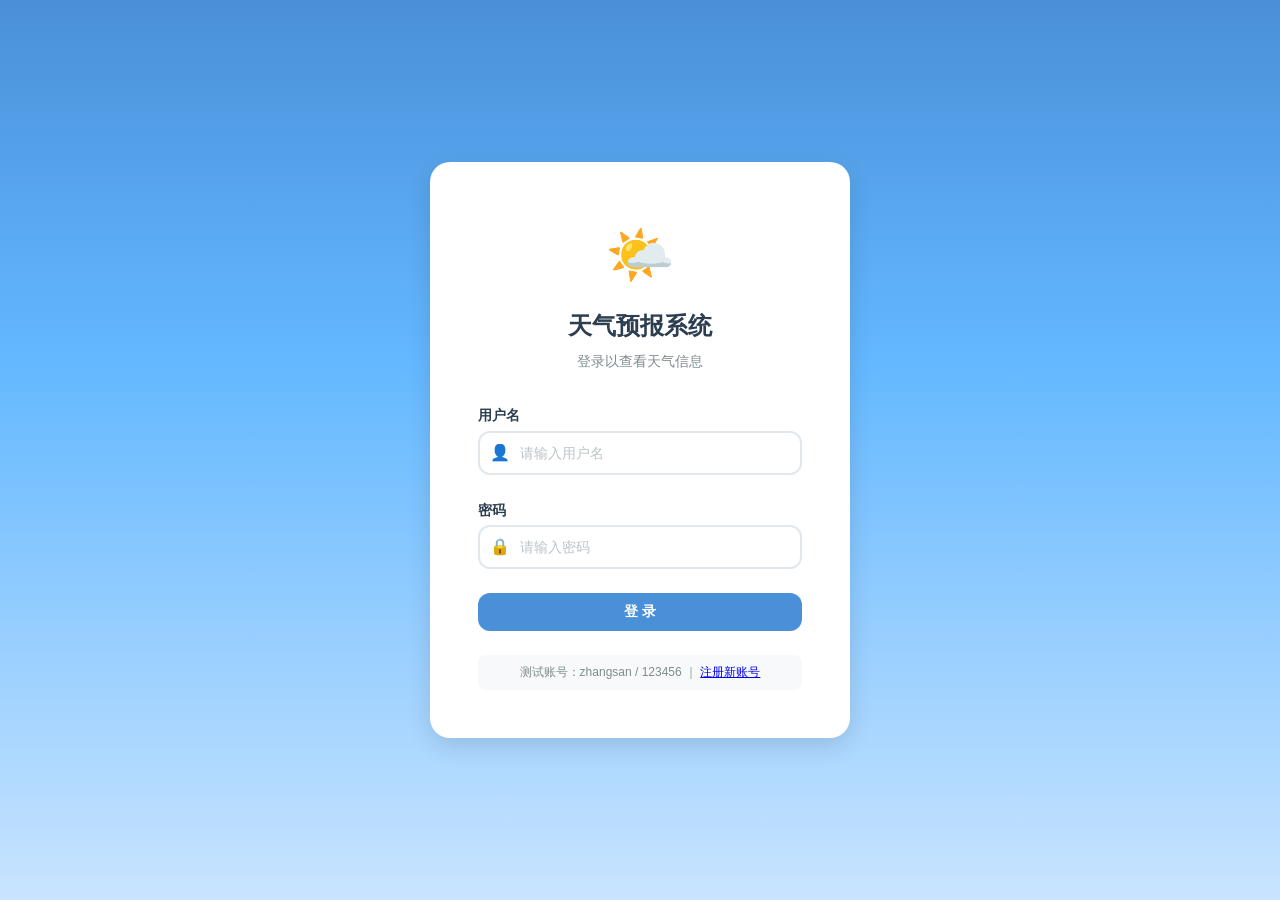
==== index.html @ c40063bf "Open-Meteo版本" ====
<!DOCTYPE html>
<html lang="zh-CN">
<head>
    <meta charset="UTF-8">
    <meta name="viewport" content="width=device-width, initial-scale=1.0">
    <title>天气预报系统</title>
    <link rel="stylesheet" href="css/style.css">
</head>
<body>
    <!-- ============================================================ -->
    <!--  作者：王旭坤（HTML 结构） / 刘子懿（CSS 样式）              -->
    <!--  说明：使用 display:none/block 切换登录页和天气主页          -->
    <!-- ============================================================ -->

    <!-- ==================== 登录页面 ==================== -->
    <div id="loginPage" class="page active">
        <div class="login-container">
            <!-- 登录卡片 -->
            <div class="login-card">
                <!-- Logo / 标题区 -->
                <div class="login-header">
                    <div class="login-icon">🌤️</div>
                    <h1 class="login-title">天气预报系统</h1>
                    <p class="login-subtitle">登录以查看天气信息</p>
                </div>

                <!-- 登录表单 -->
                <form id="loginForm" class="login-form" autocomplete="off">
                    <div class="form-group">
                        <label for="loginUsername" class="form-label">用户名</label>
                        <div class="input-wrapper">
                            <span class="input-icon">👤</span>
                            <input type="text" id="loginUsername" class="form-input" placeholder="请输入用户名">
                        </div>
                    </div>
                    <div class="form-group">
                        <label for="loginPassword" class="form-label">密码</label>
                        <div class="input-wrapper">
                            <span class="input-icon">🔒</span>
                            <input type="password" id="loginPassword" class="form-input" placeholder="请输入密码">
                        </div>
                    </div>
                    <div id="loginError" class="error-message hidden"></div>
                    <button type="submit" id="loginBtn" class="btn btn-primary btn-block">
                        <span class="btn-text">登 录</span>
                        <span class="btn-loading hidden">登录中...</span>
                    </button>
                </form>

                <div class="login-hint">
                    <p>测试账号：zhangsan / 123456 ｜ <a href="#" id="showRegister">注册新账号</a></p>
                </div>

                <!-- 注册表单（默认隐藏） -->
                <form id="registerForm" class="login-form hidden" autocomplete="off">
                    <div class="form-group">
                        <label for="regUsername" class="form-label">用户名</label>
                        <div class="input-wrapper">
                            <span class="input-icon">👤</span>
                            <input type="text" id="regUsername" class="form-input" placeholder="2-50个字符">
                        </div>
                    </div>
                    <div class="form-group">
                        <label for="regPassword" class="form-label">密码</label>
                        <div class="input-wrapper">
                            <span class="input-icon">🔒</span>
                            <input type="password" id="regPassword" class="form-input" placeholder="至少6位">
                        </div>
                    </div>
                    <div class="form-group">
                        <label for="regPassword2" class="form-label">确认密码</label>
                        <div class="input-wrapper">
                            <span class="input-icon">🔒</span>
                            <input type="password" id="regPassword2" class="form-input" placeholder="再次输入密码">
                        </div>
                    </div>
                    <div id="regError" class="error-message hidden"></div>
                    <div id="regSuccess" class="error-message hidden" style="background:#E8F5E9;color:#2E7D32;border-left-color:#2E7D32;"></div>
                    <button type="submit" id="regBtn" class="btn btn-primary btn-block">
                        <span class="btn-text">注 册</span>
                        <span class="btn-loading hidden">注册中...</span>
                    </button>
                </form>

                <div id="regHint" class="login-hint hidden">
                    <p>已有账号？<a href="#" id="showLogin">返回登录</a></p>
                </div>
            </div>
        </div>
    </div>

    <!-- ==================== 天气主页 ==================== -->
    <div id="weatherPage" class="page">
        <div class="main-container">
            <!-- 顶部导航栏 -->
            <header class="topbar">
                <div class="topbar-left">
                    <span class="topbar-logo">🌤️</span>
                    <h2 class="topbar-title">天气预报系统</h2>
                </div>
                <div class="topbar-right">
                    <span class="topbar-welcome">欢迎，<strong id="displayUsername">用户</strong></span>
                    <button id="logoutBtn" class="btn btn-outline btn-sm">退出登录</button>
                </div>
            </header>

            <!-- 主内容区 -->
            <main class="main-content">
                <!-- 城市搜索区 -->
                <section class="search-section">
                    <div class="search-box">
                        <input
                            type="text"
                            id="cityInput"
                            class="search-input"
                            placeholder="请输入城市名称（如：北京、上海、广州）"
                            autocomplete="off"
                        >
                        <button id="searchBtn" class="btn btn-primary search-btn">
                            <span class="btn-text">🔍 搜索</span>
                            <span class="btn-loading hidden">查询中...</span>
                        </button>
                    </div>
                    <!-- 搜索错误提示 -->
                    <div id="searchError" class="error-message hidden"></div>
                    <!-- 加载提示 -->
                    <div id="searchLoading" class="loading-indicator hidden">
                        <span class="spinner"></span> 正在查询...
                    </div>
                </section>

                <!-- 实时天气卡片 -->
                <section id="currentWeather" class="weather-card hidden">
                    <div class="card-header">
                        <h3 class="card-title">实时天气</h3>
                        <span id="weatherUpdateTime" class="update-time"></span>
                    </div>
                    <div class="card-body current-weather-body">
                        <!-- 左侧：城市 + 温度 + 描述 -->
                        <div class="weather-main">
                            <div class="weather-city" id="weatherCity">--</div>
                            <div class="weather-temp-area">
                                <span class="weather-icon-lg" id="weatherIcon">--</span>
                                <span class="weather-temp" id="weatherTemp">--°</span>
                            </div>
                            <div class="weather-desc" id="weatherDesc">--</div>
                        </div>
                        <!-- 右侧：详细信息 -->
                        <div class="weather-details">
                            <div class="detail-item">
                                <span class="detail-label">体感温度</span>
                                <span class="detail-value" id="feelsLike">--°</span>
                            </div>
                            <div class="detail-item">
                                <span class="detail-label">风向</span>
                                <span class="detail-value" id="windDir">--</span>
                            </div>
                            <div class="detail-item">
                                <span class="detail-label">风力</span>
                                <span class="detail-value" id="windScale">--</span>
                            </div>
                            <div class="detail-item">
                                <span class="detail-label">湿度</span>
                                <span class="detail-value" id="humidity">--%</span>
                            </div>
                        </div>
                    </div>
                </section>

                <!-- 7天预报区域 -->
                <section id="forecastSection" class="forecast-section hidden">
                    <h3 class="section-title">7天天气预报</h3>
                    <div id="forecastContainer" class="forecast-container">
                        <!-- JS 动态生成 7 个预报卡片 -->
                    </div>
                </section>

                <!-- 历史记录区域 -->
                <section class="history-section">
                    <h3 class="section-title">查询历史</h3>
                    <div id="historyContainer" class="history-container">
                        <p class="history-empty">暂无查询记录</p>
                    </div>
                </section>
            </main>

            <!-- 页脚 -->
            <footer class="footer">
                <p>天气预报网页系统 © 2026 | 数据来源：<a href="https://open-meteo.com/" target="_blank">Open-Meteo</a></p>
            </footer>
        </div>
    </div>

    <!-- ==================== JS 脚本 ==================== -->
    <!-- 配置（API Key 等） -->
    <script src="js/config.js"></script>
    <!-- 工具模块（天气图标映射等） -->
    <script src="js/modules/utils.js"></script>
    <!-- 认证模块（熊倡 Part A） -->
    <script src="js/modules/auth.js"></script>
    <!-- 天气 API + 渲染模块（吴裕勇 Part B） -->
    <script src="js/modules/weather.js"></script>
    <!-- 历史记录模块 -->
    <script src="js/modules/history.js"></script>
    <!-- 主入口 -->
    <script src="js/main.js"></script>
</body>
</html>
---- css/style.css ----
/* ============================================================
   天气预报网页系统 - 全站样式表
   作者：刘子懿（CSS视觉开发）

   设计规范：
   - 主色调：#4A90D9（天空蓝）
   - 辅助色：#F5A623（暖阳橙）、#7ED321（清新绿）
   - 字体：Microsoft YaHei, PingFang SC, sans-serif
   - 最小支持分辨率：1366×768
   ============================================================ */

/* ---------- 全局重置 ---------- */
*, *::before, *::after {
    margin: 0;
    padding: 0;
    box-sizing: border-box;
}

:root {
    /* 主色调 */
    --color-primary: #4A90D9;
    --color-primary-dark: #357ABD;
    --color-primary-light: #6BA5E7;

    /* 辅助色 */
    --color-accent: #F5A623;
    --color-success: #7ED321;
    --color-error: #E74C3C;
    --color-warning: #F39C12;

    /* 中性色 */
    --color-bg: #F0F4F8;
    --color-card-bg: #FFFFFF;
    --color-text: #2C3E50;
    --color-text-light: #7F8C8D;
    --color-border: #E1E8ED;

    /* 阴影 */
    --shadow-sm: 0 1px 3px rgba(0, 0, 0, 0.08);
    --shadow-md: 0 4px 12px rgba(0, 0, 0, 0.10);
    --shadow-lg: 0 8px 24px rgba(0, 0, 0, 0.12);

    /* 圆角 */
    --radius-sm: 8px;
    --radius-md: 12px;
    --radius-lg: 16px;
    --radius-xl: 20px;

    /* 间距 */
    --spacing-xs: 4px;
    --spacing-sm: 8px;
    --spacing-md: 16px;
    --spacing-lg: 24px;
    --spacing-xl: 32px;
    --spacing-2xl: 48px;

    /* 过渡 */
    --transition-fast: 0.15s ease;
    --transition-normal: 0.3s ease;
}

body {
    font-family: 'Microsoft YaHei', 'PingFang SC', -apple-system, sans-serif;
    background: var(--color-bg);
    color: var(--color-text);
    line-height: 1.6;
    min-height: 100vh;
    -webkit-font-smoothing: antialiased;
}

/* ---------- 页面切换 ---------- */
.page {
    display: none;
}
.page.active {
    display: block;
}

/* ============================================================
   一、登录页面
   ============================================================ */

.login-container {
    display: flex;
    justify-content: center;
    align-items: center;
    min-height: 100vh;
    padding: var(--spacing-lg);
    background: linear-gradient(135deg, #667eea 0%, #764ba2 100%);
    /* 模拟天空渐变背景 */
    background: linear-gradient(180deg, #4A90D9 0%, #63B8FF 40%, #C9E4FF 100%);
}

.login-card {
    background: var(--color-card-bg);
    border-radius: var(--radius-xl);
    box-shadow: var(--shadow-lg);
    padding: var(--spacing-2xl);
    width: 100%;
    max-width: 420px;
    animation: cardFadeIn 0.5s ease;
}

@keyframes cardFadeIn {
    from {
        opacity: 0;
        transform: translateY(20px);
    }
    to {
        opacity: 1;
        transform: translateY(0);
    }
}

.login-header {
    text-align: center;
    margin-bottom: var(--spacing-xl);
}

.login-icon {
    font-size: 56px;
    margin-bottom: var(--spacing-sm);
}

.login-title {
    font-size: 24px;
    font-weight: 700;
    color: var(--color-text);
    margin-bottom: var(--spacing-xs);
}

.login-subtitle {
    font-size: 14px;
    color: var(--color-text-light);
}

/* 登录表单 */
.login-form {
    display: flex;
    flex-direction: column;
    gap: var(--spacing-lg);
}

.form-group {
    display: flex;
    flex-direction: column;
    gap: var(--spacing-xs);
}

.form-label {
    font-size: 14px;
    font-weight: 600;
    color: var(--color-text);
}

.input-wrapper {
    position: relative;
    display: flex;
    align-items: center;
}

.input-icon {
    position: absolute;
    left: 12px;
    font-size: 16px;
    pointer-events: none;
}

.form-input {
    width: 100%;
    padding: 12px 12px 12px 40px;
    font-size: 14px;
    border: 2px solid var(--color-border);
    border-radius: var(--radius-md);
    background: var(--color-card-bg);
    color: var(--color-text);
    transition: border-color var(--transition-fast), box-shadow var(--transition-fast);
    outline: none;
}

.form-input:focus {
    border-color: var(--color-primary);
    box-shadow: 0 0 0 3px rgba(74, 144, 217, 0.15);
}

.form-input::placeholder {
    color: #BDC3C7;
}

.login-hint {
    margin-top: var(--spacing-lg);
    text-align: center;
    font-size: 12px;
    color: var(--color-text-light);
    padding: var(--spacing-sm);
    background: #F8F9FA;
    border-radius: var(--radius-sm);
}

/* ============================================================
   二、天气主页
   ============================================================ */

.main-container {
    max-width: 1200px;
    margin: 0 auto;
    padding: var(--spacing-lg);
    min-height: 100vh;
    display: flex;
    flex-direction: column;
}

/* 顶部导航栏 */
.topbar {
    display: flex;
    justify-content: space-between;
    align-items: center;
    padding: var(--spacing-md) var(--spacing-lg);
    background: var(--color-card-bg);
    border-radius: var(--radius-lg);
    box-shadow: var(--shadow-sm);
    margin-bottom: var(--spacing-lg);
}

.topbar-left {
    display: flex;
    align-items: center;
    gap: var(--spacing-sm);
}

.topbar-logo {
    font-size: 28px;
}

.topbar-title {
    font-size: 20px;
    font-weight: 700;
    color: var(--color-primary);
}

.topbar-right {
    display: flex;
    align-items: center;
    gap: var(--spacing-md);
}

.topbar-welcome {
    font-size: 14px;
    color: var(--color-text-light);
}

.topbar-welcome strong {
    color: var(--color-text);
}

/* 主内容区 */
.main-content {
    flex: 1;
    display: flex;
    flex-direction: column;
    gap: var(--spacing-lg);
}

/* ---------- 搜索区 ---------- */
.search-section {
    background: var(--color-card-bg);
    border-radius: var(--radius-lg);
    box-shadow: var(--shadow-sm);
    padding: var(--spacing-lg);
}

.search-box {
    display: flex;
    gap: var(--spacing-md);
}

.search-input {
    flex: 1;
    padding: 12px 16px;
    font-size: 15px;
    border: 2px solid var(--color-border);
    border-radius: var(--radius-md);
    outline: none;
    transition: border-color var(--transition-fast), box-shadow var(--transition-fast);
}

.search-input:focus {
    border-color: var(--color-primary);
    box-shadow: 0 0 0 3px rgba(74, 144, 217, 0.15);
}

.search-btn {
    padding: 12px 28px;
    white-space: nowrap;
}

/* ---------- 实时天气卡片 ---------- */
.weather-card {
    background: var(--color-card-bg);
    border-radius: var(--radius-lg);
    box-shadow: var(--shadow-md);
    overflow: hidden;
    transition: transform var(--transition-normal), box-shadow var(--transition-normal);
}

.weather-card:hover {
    transform: translateY(-2px);
    box-shadow: var(--shadow-lg);
}

.card-header {
    display: flex;
    justify-content: space-between;
    align-items: center;
    padding: var(--spacing-md) var(--spacing-lg);
    background: linear-gradient(135deg, var(--color-primary), var(--color-primary-light));
    color: white;
}

.card-title {
    font-size: 16px;
    font-weight: 600;
}

.update-time {
    font-size: 12px;
    opacity: 0.9;
}

.card-body {
    padding: var(--spacing-lg);
}

.current-weather-body {
    display: flex;
    gap: var(--spacing-xl);
    flex-wrap: wrap;
}

.weather-main {
    flex: 1;
    min-width: 200px;
    text-align: center;
    padding: var(--spacing-md);
}

.weather-city {
    font-size: 22px;
    font-weight: 700;
    color: var(--color-text);
    margin-bottom: var(--spacing-sm);
}

.weather-temp-area {
    display: flex;
    align-items: center;
    justify-content: center;
    gap: var(--spacing-sm);
    margin-bottom: var(--spacing-sm);
}

.weather-icon-lg {
    font-size: 64px;
}

.weather-temp {
    font-size: 56px;
    font-weight: 300;
    color: var(--color-primary);
    line-height: 1;
}

.weather-desc {
    font-size: 16px;
    color: var(--color-text-light);
}

.weather-details {
    flex: 2;
    min-width: 280px;
    display: grid;
    grid-template-columns: repeat(2, 1fr);
    gap: var(--spacing-md);
}

.detail-item {
    display: flex;
    flex-direction: column;
    gap: var(--spacing-xs);
    padding: var(--spacing-md);
    background: #F8F9FA;
    border-radius: var(--radius-sm);
}

.detail-label {
    font-size: 12px;
    color: var(--color-text-light);
    text-transform: uppercase;
}

.detail-value {
    font-size: 18px;
    font-weight: 600;
    color: var(--color-text);
}

/* ---------- 7天预报 ---------- */
.forecast-section {
    background: var(--color-card-bg);
    border-radius: var(--radius-lg);
    box-shadow: var(--shadow-sm);
    padding: var(--spacing-lg);
}

.section-title {
    font-size: 18px;
    font-weight: 700;
    color: var(--color-text);
    margin-bottom: var(--spacing-md);
    padding-bottom: var(--spacing-sm);
    border-bottom: 2px solid var(--color-border);
}

.forecast-container {
    display: grid;
    grid-template-columns: repeat(7, 1fr);
    gap: var(--spacing-sm);
}

.forecast-card {
    text-align: center;
    padding: var(--spacing-md) var(--spacing-sm);
    background: #F8F9FA;
    border-radius: var(--radius-md);
    transition: transform var(--transition-normal), box-shadow var(--transition-normal);
}

.forecast-card:hover {
    transform: translateY(-4px);
    box-shadow: var(--shadow-md);
    background: #EEF2F7;
}

.forecast-date {
    font-size: 13px;
    font-weight: 600;
    color: var(--color-text);
    margin-bottom: var(--spacing-xs);
}

.forecast-icon {
    font-size: 36px;
    margin: var(--spacing-sm) 0;
}

.forecast-temp-range {
    font-size: 13px;
    color: var(--color-text-light);
}

.forecast-temp-high {
    color: var(--color-error);
    font-weight: 600;
}

.forecast-temp-low {
    color: var(--color-primary);
    font-weight: 600;
}

/* ---------- 历史记录 ---------- */
.history-section {
    background: var(--color-card-bg);
    border-radius: var(--radius-lg);
    box-shadow: var(--shadow-sm);
    padding: var(--spacing-lg);
}

.history-container {
    max-height: 300px;
    overflow-y: auto;
}

.history-list {
    list-style: none;
}

.history-item {
    display: flex;
    justify-content: space-between;
    align-items: center;
    padding: var(--spacing-sm) var(--spacing-md);
    border-bottom: 1px solid var(--color-border);
    transition: background var(--transition-fast);
    cursor: pointer;
}

.history-item:last-child {
    border-bottom: none;
}

.history-item:hover {
    background: #F0F4F8;
    border-radius: var(--radius-sm);
}

.history-city {
    font-size: 14px;
    font-weight: 500;
    color: var(--color-primary);
}

.history-time {
    font-size: 12px;
    color: var(--color-text-light);
}

.history-empty {
    text-align: center;
    padding: var(--spacing-xl);
    color: var(--color-text-light);
    font-size: 14px;
}

/* ---------- 页脚 ---------- */
.footer {
    text-align: center;
    padding: var(--spacing-lg);
    font-size: 12px;
    color: var(--color-text-light);
    margin-top: auto;
}

.footer a {
    color: var(--color-primary);
    text-decoration: none;
}

/* ============================================================
   三、通用组件
   ============================================================ */

/* 按钮 */
.btn {
    display: inline-flex;
    align-items: center;
    justify-content: center;
    gap: var(--spacing-xs);
    padding: 10px 20px;
    font-size: 14px;
    font-weight: 600;
    border: none;
    border-radius: var(--radius-md);
    cursor: pointer;
    transition: all var(--transition-fast);
    outline: none;
    font-family: inherit;
}

.btn:active {
    transform: scale(0.97);
}

.btn-primary {
    background: var(--color-primary);
    color: white;
}

.btn-primary:hover {
    background: var(--color-primary-dark);
    box-shadow: 0 4px 12px rgba(74, 144, 217, 0.3);
    transform: translateY(-1px);
}

.btn-outline {
    background: transparent;
    color: var(--color-primary);
    border: 2px solid var(--color-primary);
}

.btn-outline:hover {
    background: var(--color-primary);
    color: white;
}

.btn-block {
    width: 100%;
}

.btn-sm {
    padding: 6px 14px;
    font-size: 13px;
}

.btn-loading {
    display: inline;
}

/* 错误提示 */
.error-message {
    padding: var(--spacing-sm) var(--spacing-md);
    background: #FDEDEC;
    color: var(--color-error);
    border-radius: var(--radius-sm);
    font-size: 13px;
    border-left: 3px solid var(--color-error);
    animation: shakeIn 0.3s ease;
}

@keyframes shakeIn {
    0%, 100% { transform: translateX(0); }
    25% { transform: translateX(-5px); }
    75% { transform: translateX(5px); }
}

/* 加载动画 */
.loading-indicator {
    display: flex;
    align-items: center;
    justify-content: center;
    gap: var(--spacing-sm);
    padding: var(--spacing-md);
    color: var(--color-primary);
    font-size: 14px;
}

.spinner {
    width: 20px;
    height: 20px;
    border: 3px solid var(--color-border);
    border-top-color: var(--color-primary);
    border-radius: 50%;
    animation: spin 0.8s linear infinite;
}

@keyframes spin {
    to { transform: rotate(360deg); }
}

/* 工具类 */
.hidden {
    display: none !important;
}

/* ============================================================
   四、响应式设计
   ============================================================ */

/* 平板设备（768px - 1024px） */
@media (max-width: 1024px) {
    .forecast-container {
        grid-template-columns: repeat(4, 1fr);
    }
    .current-weather-body {
        flex-direction: column;
    }
}

/* 手机设备（< 768px） */
@media (max-width: 768px) {
    .forecast-container {
        grid-template-columns: repeat(2, 1fr);
    }
    .search-box {
        flex-direction: column;
    }
    .topbar {
        flex-direction: column;
        gap: var(--spacing-sm);
        text-align: center;
    }
    .weather-details {
        grid-template-columns: 1fr;
    }
    .weather-temp {
        font-size: 42px;
    }
    .login-card {
        padding: var(--spacing-lg);
    }
}

/* 小屏手机（< 480px） */
@media (max-width: 480px) {
    .forecast-container {
        grid-template-columns: 1fr 1fr;
    }
}
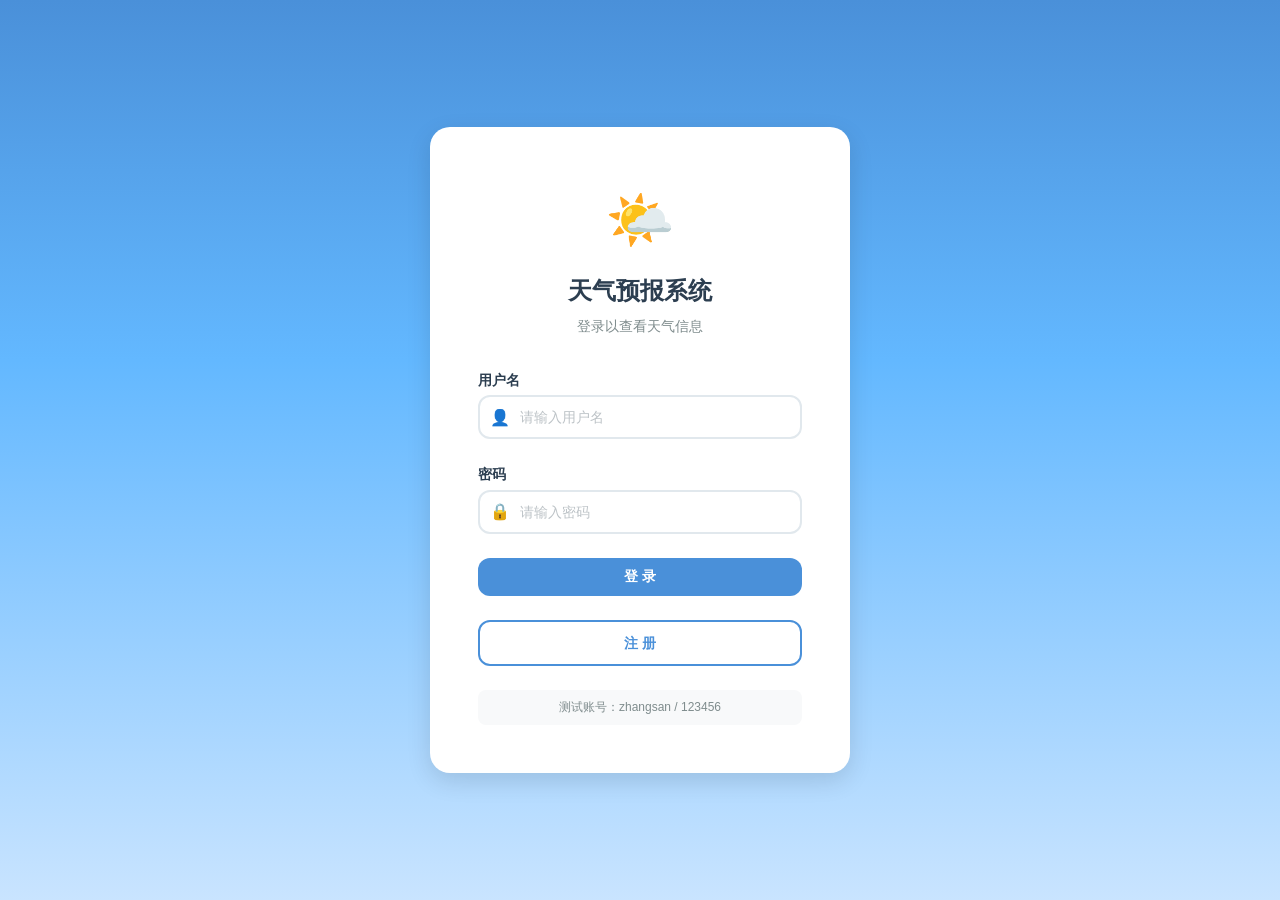
==== commit 44971af6: "000" ====
--- a/index.html
+++ b/index.html
@@ -45,45 +45,14 @@
                         <span class="btn-text">登 录</span>
                         <span class="btn-loading hidden">登录中...</span>
                     </button>
+
+                    <!-- 注册按钮 -->
+                    <a href="register.html" class="btn btn-outline btn-block" style="text-decoration:none;">注 册</a>
                 </form>
 
+                <!-- 测试账号提示 -->
                 <div class="login-hint">
-                    <p>测试账号：zhangsan / 123456 ｜ <a href="#" id="showRegister">注册新账号</a></p>
-                </div>
-
-                <!-- 注册表单（默认隐藏） -->
-                <form id="registerForm" class="login-form hidden" autocomplete="off">
-                    <div class="form-group">
-                        <label for="regUsername" class="form-label">用户名</label>
-                        <div class="input-wrapper">
-                            <span class="input-icon">👤</span>
-                            <input type="text" id="regUsername" class="form-input" placeholder="2-50个字符">
-                        </div>
-                    </div>
-                    <div class="form-group">
-                        <label for="regPassword" class="form-label">密码</label>
-                        <div class="input-wrapper">
-                            <span class="input-icon">🔒</span>
-                            <input type="password" id="regPassword" class="form-input" placeholder="至少6位">
-                        </div>
-                    </div>
-                    <div class="form-group">
-                        <label for="regPassword2" class="form-label">确认密码</label>
-                        <div class="input-wrapper">
-                            <span class="input-icon">🔒</span>
-                            <input type="password" id="regPassword2" class="form-input" placeholder="再次输入密码">
-                        </div>
-                    </div>
-                    <div id="regError" class="error-message hidden"></div>
-                    <div id="regSuccess" class="error-message hidden" style="background:#E8F5E9;color:#2E7D32;border-left-color:#2E7D32;"></div>
-                    <button type="submit" id="regBtn" class="btn btn-primary btn-block">
-                        <span class="btn-text">注 册</span>
-                        <span class="btn-loading hidden">注册中...</span>
-                    </button>
-                </form>
-
-                <div id="regHint" class="login-hint hidden">
-                    <p>已有账号？<a href="#" id="showLogin">返回登录</a></p>
+                    <p>测试账号：zhangsan / 123456</p>
                 </div>
             </div>
         </div>
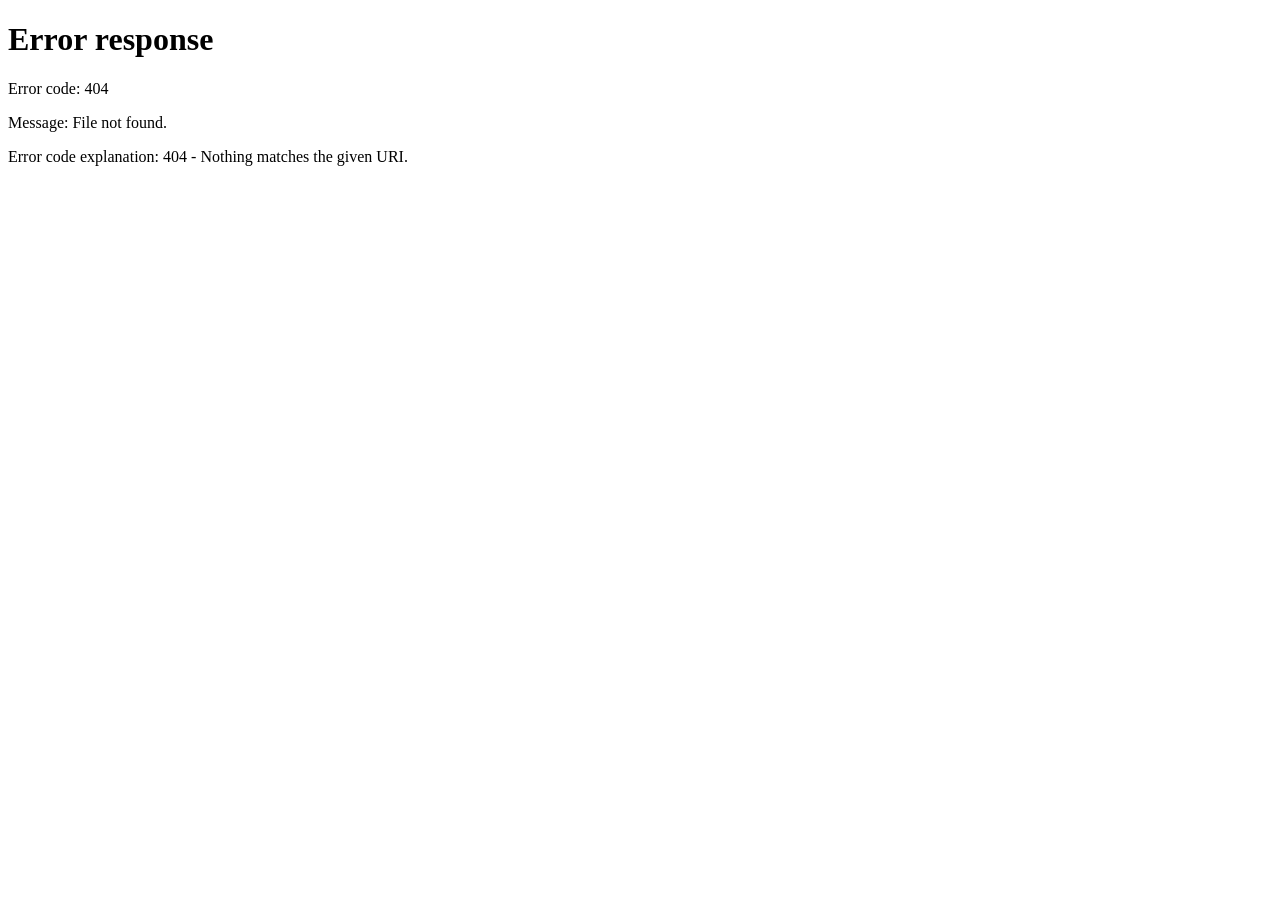
==== commit fc9f0ac0: "重构了整个天气界面，新增了大量功能，具体见项目文档" ====
--- a/index.html
+++ b/index.html
@@ -3,175 +3,34 @@
 <head>
     <meta charset="UTF-8">
     <meta name="viewport" content="width=device-width, initial-scale=1.0">
-    <title>天气预报系统</title>
+    <title>个性化天气预报与生活建议系统</title>
     <link rel="stylesheet" href="css/style.css">
 </head>
 <body>
-    <!-- ============================================================ -->
-    <!--  作者：王旭坤（HTML 结构） / 刘子懿（CSS 样式）              -->
-    <!--  说明：使用 display:none/block 切换登录页和天气主页          -->
-    <!-- ============================================================ -->
-
-    <!-- ==================== 登录页面 ==================== -->
-    <div id="loginPage" class="page active">
-        <div class="login-container">
-            <!-- 登录卡片 -->
-            <div class="login-card">
-                <!-- Logo / 标题区 -->
-                <div class="login-header">
-                    <div class="login-icon">🌤️</div>
-                    <h1 class="login-title">天气预报系统</h1>
-                    <p class="login-subtitle">登录以查看天气信息</p>
-                </div>
-
-                <!-- 登录表单 -->
-                <form id="loginForm" class="login-form" autocomplete="off">
-                    <div class="form-group">
-                        <label for="loginUsername" class="form-label">用户名</label>
-                        <div class="input-wrapper">
-                            <span class="input-icon">👤</span>
-                            <input type="text" id="loginUsername" class="form-input" placeholder="请输入用户名">
-                        </div>
-                    </div>
-                    <div class="form-group">
-                        <label for="loginPassword" class="form-label">密码</label>
-                        <div class="input-wrapper">
-                            <span class="input-icon">🔒</span>
-                            <input type="password" id="loginPassword" class="form-input" placeholder="请输入密码">
-                        </div>
-                    </div>
-                    <div id="loginError" class="error-message hidden"></div>
-                    <button type="submit" id="loginBtn" class="btn btn-primary btn-block">
-                        <span class="btn-text">登 录</span>
-                        <span class="btn-loading hidden">登录中...</span>
-                    </button>
-
-                    <!-- 注册按钮 -->
-                    <a href="register.html" class="btn btn-outline btn-block" style="text-decoration:none;">注 册</a>
-                </form>
-
-                <!-- 测试账号提示 -->
-                <div class="login-hint">
-                    <p>测试账号：zhangsan / 123456</p>
-                </div>
-            </div>
+    <div class="redirect-page">
+        <div class="redirect-card">
+            <div class="login-icon">🌤️</div>
+            <h1 class="login-title">个性化天气系统</h1>
+            <p class="login-subtitle">正在检测登录状态，请稍候...</p>
+            <div class="loading-indicator"><span class="spinner"></span> 页面跳转中</div>
+            <p class="redirect-links">
+                如果没有自动跳转，请打开 <a href="login.html">登录页</a> 或 <a href="main.html">主页</a>。
+            </p>
         </div>
     </div>
-
-    <!-- ==================== 天气主页 ==================== -->
-    <div id="weatherPage" class="page">
-        <div class="main-container">
-            <!-- 顶部导航栏 -->
-            <header class="topbar">
-                <div class="topbar-left">
-                    <span class="topbar-logo">🌤️</span>
-                    <h2 class="topbar-title">天气预报系统</h2>
-                </div>
-                <div class="topbar-right">
-                    <span class="topbar-welcome">欢迎，<strong id="displayUsername">用户</strong></span>
-                    <button id="logoutBtn" class="btn btn-outline btn-sm">退出登录</button>
-                </div>
-            </header>
-
-            <!-- 主内容区 -->
-            <main class="main-content">
-                <!-- 城市搜索区 -->
-                <section class="search-section">
-                    <div class="search-box">
-                        <input
-                            type="text"
-                            id="cityInput"
-                            class="search-input"
-                            placeholder="请输入城市名称（如：北京、上海、广州）"
-                            autocomplete="off"
-                        >
-                        <button id="searchBtn" class="btn btn-primary search-btn">
-                            <span class="btn-text">🔍 搜索</span>
-                            <span class="btn-loading hidden">查询中...</span>
-                        </button>
-                    </div>
-                    <!-- 搜索错误提示 -->
-                    <div id="searchError" class="error-message hidden"></div>
-                    <!-- 加载提示 -->
-                    <div id="searchLoading" class="loading-indicator hidden">
-                        <span class="spinner"></span> 正在查询...
-                    </div>
-                </section>
-
-                <!-- 实时天气卡片 -->
-                <section id="currentWeather" class="weather-card hidden">
-                    <div class="card-header">
-                        <h3 class="card-title">实时天气</h3>
-                        <span id="weatherUpdateTime" class="update-time"></span>
-                    </div>
-                    <div class="card-body current-weather-body">
-                        <!-- 左侧：城市 + 温度 + 描述 -->
-                        <div class="weather-main">
-                            <div class="weather-city" id="weatherCity">--</div>
-                            <div class="weather-temp-area">
-                                <span class="weather-icon-lg" id="weatherIcon">--</span>
-                                <span class="weather-temp" id="weatherTemp">--°</span>
-                            </div>
-                            <div class="weather-desc" id="weatherDesc">--</div>
-                        </div>
-                        <!-- 右侧：详细信息 -->
-                        <div class="weather-details">
-                            <div class="detail-item">
-                                <span class="detail-label">体感温度</span>
-                                <span class="detail-value" id="feelsLike">--°</span>
-                            </div>
-                            <div class="detail-item">
-                                <span class="detail-label">风向</span>
-                                <span class="detail-value" id="windDir">--</span>
-                            </div>
-                            <div class="detail-item">
-                                <span class="detail-label">风力</span>
-                                <span class="detail-value" id="windScale">--</span>
-                            </div>
-                            <div class="detail-item">
-                                <span class="detail-label">湿度</span>
-                                <span class="detail-value" id="humidity">--%</span>
-                            </div>
-                        </div>
-                    </div>
-                </section>
-
-                <!-- 7天预报区域 -->
-                <section id="forecastSection" class="forecast-section hidden">
-                    <h3 class="section-title">7天天气预报</h3>
-                    <div id="forecastContainer" class="forecast-container">
-                        <!-- JS 动态生成 7 个预报卡片 -->
-                    </div>
-                </section>
-
-                <!-- 历史记录区域 -->
-                <section class="history-section">
-                    <h3 class="section-title">查询历史</h3>
-                    <div id="historyContainer" class="history-container">
-                        <p class="history-empty">暂无查询记录</p>
-                    </div>
-                </section>
-            </main>
-
-            <!-- 页脚 -->
-            <footer class="footer">
-                <p>天气预报网页系统 © 2026 | 数据来源：<a href="https://open-meteo.com/" target="_blank">Open-Meteo</a></p>
-            </footer>
-        </div>
-    </div>
-
-    <!-- ==================== JS 脚本 ==================== -->
-    <!-- 配置（API Key 等） -->
-    <script src="js/config.js"></script>
-    <!-- 工具模块（天气图标映射等） -->
-    <script src="js/modules/utils.js"></script>
-    <!-- 认证模块（熊倡 Part A） -->
-    <script src="js/modules/auth.js"></script>
-    <!-- 天气 API + 渲染模块（吴裕勇 Part B） -->
-    <script src="js/modules/weather.js"></script>
-    <!-- 历史记录模块 -->
-    <script src="js/modules/history.js"></script>
-    <!-- 主入口 -->
-    <script src="js/main.js"></script>
+    <script>
+        fetch('api/session.php', { method: 'GET' })
+            .then(function (res) { return res.json(); })
+            .then(function (data) {
+                if (data && data.success && data.logged_in) {
+                    window.location.replace('main.html');
+                } else {
+                    window.location.replace('login.html');
+                }
+            })
+            .catch(function () {
+                window.location.replace('login.html');
+            });
+    </script>
 </body>
 </html>
--- a/css/style.css
+++ b/css/style.css
@@ -88,17 +88,25 @@
     padding: var(--spacing-lg);
     background: linear-gradient(135deg, #667eea 0%, #764ba2 100%);
     /* 模拟天空渐变背景 */
-    background: linear-gradient(180deg, #4A90D9 0%, #63B8FF 40%, #C9E4FF 100%);
+    background:
+            radial-gradient(circle at 20% 30%, rgba(255,255,255,0.18) 0%, transparent 50%),
+            radial-gradient(circle at 80% 70%, rgba(0,0,0,0.06) 0%, transparent 50%),
+            linear-gradient(180deg, #4A90D9 0%, #63B8FF 40%, #C9E4FF 100%);
 }
 
 .login-card {
-    background: var(--color-card-bg);
+    background: rgba(255, 255, 255, 0.85);
+    backdrop-filter: blur(12px);
+    -webkit-backdrop-filter: blur(12px);
     border-radius: var(--radius-xl);
-    box-shadow: var(--shadow-lg);
+    box-shadow:
+            0 8px 32px rgba(0, 0, 0, 0.12),
+            inset 0 0 0 1px rgba(255, 255, 255, 0.2);
     padding: var(--spacing-2xl);
     width: 100%;
     max-width: 420px;
     animation: cardFadeIn 0.5s ease;
+    border: 1px solid rgba(255, 255, 255, 0.3);
 }
 
 @keyframes cardFadeIn {
@@ -686,3 +694,418 @@
         grid-template-columns: 1fr 1fr;
     }
 }
+
+
+/* ============================================================
+   五、增强功能样式：收藏、预警、图表、生活指数、地图、出行助手
+   ============================================================ */
+.topbar-subtitle {
+    font-size: 12px;
+    color: var(--color-text-light);
+    margin-top: 2px;
+}
+
+.quick-actions {
+    display: flex;
+    align-items: center;
+    gap: var(--spacing-sm);
+    flex-wrap: wrap;
+    margin-top: var(--spacing-md);
+}
+.quick-hint, .section-desc, .muted-text, .profile-tip {
+    font-size: 13px;
+    color: var(--color-text-light);
+}
+.btn-soft {
+    background: #EEF6FF;
+    color: var(--color-primary-dark);
+    border: 1px solid #D7EAFE;
+}
+.btn-soft:hover {
+    background: #DCEEFF;
+}
+.feature-panel {
+    background: var(--color-card-bg);
+    border-radius: var(--radius-lg);
+    box-shadow: var(--shadow-sm);
+    padding: var(--spacing-lg);
+}
+.panel-header {
+    display: flex;
+    justify-content: space-between;
+    align-items: center;
+    gap: var(--spacing-md);
+    margin-bottom: var(--spacing-md);
+    flex-wrap: wrap;
+}
+.compact-header {
+    display: block;
+}
+.clean-title {
+    margin-bottom: 0;
+    padding-bottom: 0;
+    border-bottom: none;
+}
+.feature-grid {
+    display: grid;
+    grid-template-columns: 1fr 1.35fr;
+    gap: var(--spacing-lg);
+}
+.feature-grid.two-columns {
+    grid-template-columns: 1fr 1fr;
+}
+.favorite-container {
+    display: flex;
+    flex-wrap: wrap;
+    gap: var(--spacing-sm);
+}
+.favorite-chip {
+    display: inline-flex;
+    align-items: center;
+    overflow: hidden;
+    border: 1px solid var(--color-border);
+    border-radius: 999px;
+    background: #F8FAFC;
+}
+.favorite-chip.is-default {
+    background: #FFF7E6;
+    border-color: #FFD591;
+}
+.favorite-chip button {
+    border: none;
+    background: transparent;
+    cursor: pointer;
+    font-family: inherit;
+}
+.favorite-name {
+    padding: 7px 10px 7px 12px;
+    color: var(--color-primary-dark);
+    font-weight: 600;
+}
+.favorite-default {
+    padding: 7px 8px;
+    color: #8C6D1F;
+    border-left: 1px solid rgba(0,0,0,0.08) !important;
+}
+.favorite-remove {
+    padding: 7px 10px;
+    color: var(--color-error);
+    font-size: 16px;
+    border-left: 1px solid rgba(0,0,0,0.08) !important;
+}
+.profile-row {
+    display: flex;
+    gap: var(--spacing-sm);
+    margin: var(--spacing-sm) 0;
+}
+.select-input {
+    padding: 10px 12px;
+    border: 2px solid var(--color-border);
+    border-radius: var(--radius-md);
+    background: #fff;
+    font-size: 14px;
+    outline: none;
+    flex: 1;
+    font-family: inherit;
+}
+.select-input:focus {
+    border-color: var(--color-primary);
+    box-shadow: 0 0 0 3px rgba(74,144,217,.15);
+}
+.alert-form-grid {
+    display: grid;
+    grid-template-columns: repeat(2, minmax(150px, 1fr));
+    gap: var(--spacing-sm);
+    margin-bottom: var(--spacing-md);
+    font-size: 13px;
+}
+.alert-form-grid input[type="number"] {
+    width: 66px;
+    padding: 6px;
+    border: 1px solid var(--color-border);
+    border-radius: var(--radius-sm);
+}
+.switch-line {
+    display: flex;
+    align-items: center;
+    gap: 6px;
+}
+.alert-container {
+    display: grid;
+    grid-template-columns: repeat(auto-fit, minmax(230px, 1fr));
+    gap: var(--spacing-md);
+}
+.alert-card {
+    padding: var(--spacing-md);
+    border-radius: var(--radius-md);
+    border-left: 4px solid var(--color-primary);
+    background: #F7FBFF;
+}
+.alert-card p { font-size: 13px; margin-top: 5px; color: var(--color-text-light); }
+.alert-card.danger { border-left-color: var(--color-error); background: #FFF2F0; }
+.alert-card.warning { border-left-color: var(--color-warning); background: #FFF7E6; }
+.alert-card.info { border-left-color: var(--color-primary); background: #EEF6FF; }
+.alert-card.safe { border-left-color: var(--color-success); background: #F6FFED; }
+.life-container {
+    display: grid;
+    grid-template-columns: repeat(auto-fit, minmax(180px, 1fr));
+    gap: var(--spacing-md);
+}
+.life-card {
+    padding: var(--spacing-md);
+    border-radius: var(--radius-md);
+    background: #F8F9FA;
+    border: 1px solid var(--color-border);
+    transition: transform var(--transition-fast), box-shadow var(--transition-fast);
+}
+.life-card:hover {
+    transform: translateY(-2px);
+    box-shadow: var(--shadow-sm);
+}
+.life-icon {
+    font-size: 28px;
+    margin-bottom: var(--spacing-xs);
+}
+.life-card p {
+    font-size: 13px;
+    color: var(--color-text-light);
+    margin-top: 4px;
+}
+.profile-advice {
+    background: #EEF6FF;
+}
+.forecast-desc {
+    color: var(--color-text);
+    font-size: 13px;
+    font-weight: 600;
+}
+.forecast-extra {
+    color: var(--color-text-light);
+    font-size: 12px;
+    margin-top: 4px;
+}
+.chart-container {
+    display: grid;
+    grid-template-columns: repeat(auto-fit, minmax(280px, 1fr));
+    gap: var(--spacing-md);
+}
+.chart-card {
+    border: 1px solid var(--color-border);
+    border-radius: var(--radius-md);
+    padding: var(--spacing-md);
+    background: #FBFCFE;
+}
+.chart-card h4 {
+    margin-bottom: var(--spacing-sm);
+    color: var(--color-text);
+}
+.simple-chart {
+    width: 100%;
+    height: auto;
+    display: block;
+}
+.chart-axis {
+    stroke: #CCD6E0;
+    stroke-width: 1;
+}
+.chart-label {
+    fill: #7F8C8D;
+    font-size: 11px;
+}
+.chart-line {
+    fill: none;
+    stroke-width: 3;
+    stroke-linecap: round;
+    stroke-linejoin: round;
+}
+.primary-line { stroke: var(--color-error); }
+.secondary-line { stroke: var(--color-primary); }
+.chart-dot { fill: #fff; stroke-width: 2; }
+.dot-0 { stroke: var(--color-error); }
+.dot-1 { stroke: var(--color-primary); }
+.chart-bar { fill: #89C4F4; rx: 3; }
+.map-panel {
+    position: relative;
+    min-height: 310px;
+    border-radius: var(--radius-lg);
+    overflow: hidden;
+    background:
+        radial-gradient(circle at 60% 45%, rgba(74,144,217,.18), transparent 40%),
+        linear-gradient(135deg, #E8F4FF, #F7FBFF);
+    border: 1px solid #D7EAFE;
+}
+.china-map-bg {
+    position: absolute;
+    inset: 18px;
+    border: 2px dashed rgba(74,144,217,.25);
+    border-radius: 45% 50% 40% 45%;
+    color: rgba(74,144,217,.35);
+    font-size: 24px;
+    font-weight: 800;
+    display: flex;
+    align-items: center;
+    justify-content: center;
+    letter-spacing: 4px;
+}
+.map-pin {
+    position: absolute;
+    transform: translate(-50%, -50%);
+    border: none;
+    background: #fff;
+    color: var(--color-primary-dark);
+    font-size: 12px;
+    font-weight: 700;
+    padding: 4px 7px;
+    border-radius: 999px;
+    box-shadow: var(--shadow-sm);
+    cursor: pointer;
+    white-space: nowrap;
+}
+.map-pin span {
+    display: inline-block;
+    width: 8px;
+    height: 8px;
+    background: var(--color-error);
+    border-radius: 50%;
+    margin-right: 4px;
+}
+.map-pin:hover {
+    transform: translate(-50%, -50%) scale(1.08);
+    box-shadow: var(--shadow-md);
+}
+.map-result, .trip-result {
+    margin-top: var(--spacing-md);
+    padding: var(--spacing-md);
+    background: #F8F9FA;
+    border-radius: var(--radius-md);
+    color: var(--color-text-light);
+    font-size: 14px;
+}
+.trip-form {
+    display: grid;
+    grid-template-columns: 1fr 1fr;
+    gap: var(--spacing-sm);
+}
+.trip-form button {
+    grid-column: span 2;
+}
+.trip-score {
+    display: flex;
+    align-items: baseline;
+    gap: var(--spacing-sm);
+    margin-bottom: var(--spacing-sm);
+}
+.trip-score strong {
+    font-size: 30px;
+}
+.trip-score.good strong { color: var(--color-success); }
+.trip-score.normal strong { color: var(--color-warning); }
+.trip-score.bad strong { color: var(--color-error); }
+.trip-reason {
+    font-size: 12px;
+    color: var(--color-text-light);
+}
+.warn-text { color: var(--color-error); }
+.small-spinner {
+    width: 14px;
+    height: 14px;
+    display: inline-block;
+    vertical-align: -2px;
+}
+.history-actions {
+    display: flex;
+    gap: var(--spacing-sm);
+}
+.history-stats {
+    display: grid;
+    grid-template-columns: repeat(auto-fit, minmax(170px, 1fr));
+    gap: var(--spacing-sm);
+    margin-bottom: var(--spacing-md);
+}
+.stat-card {
+    background: #F8F9FA;
+    border-radius: var(--radius-md);
+    padding: var(--spacing-md);
+    border: 1px solid var(--color-border);
+}
+.stat-card strong {
+    display: block;
+    font-size: 20px;
+    color: var(--color-primary-dark);
+    overflow: hidden;
+    text-overflow: ellipsis;
+    white-space: nowrap;
+}
+.stat-card span {
+    font-size: 12px;
+    color: var(--color-text-light);
+}
+.history-delete {
+    border: none;
+    background: #FDEDEC;
+    color: var(--color-error);
+    padding: 4px 8px;
+    border-radius: var(--radius-sm);
+    cursor: pointer;
+}
+.toast {
+    position: fixed;
+    right: 24px;
+    bottom: 24px;
+    background: rgba(44,62,80,.95);
+    color: white;
+    padding: 12px 18px;
+    border-radius: var(--radius-md);
+    box-shadow: var(--shadow-lg);
+    z-index: 9999;
+    animation: cardFadeIn .2s ease;
+}
+
+@media (max-width: 1024px) {
+    .feature-grid, .feature-grid.two-columns {
+        grid-template-columns: 1fr;
+    }
+}
+@media (max-width: 768px) {
+    .panel-header { align-items: flex-start; }
+    .alert-form-grid, .trip-form { grid-template-columns: 1fr; }
+    .trip-form button { grid-column: auto; }
+    .quick-actions { align-items: stretch; flex-direction: column; }
+    .quick-actions .btn { width: 100%; }
+}
+
+
+/* ---------- 独立页面跳转提示 ---------- */
+.redirect-page {
+    display: flex;
+    justify-content: center;
+    align-items: center;
+    min-height: 100vh;
+    padding: var(--spacing-lg);
+    background:
+        radial-gradient(circle at 20% 30%, rgba(255,255,255,0.18) 0%, transparent 50%),
+        radial-gradient(circle at 80% 70%, rgba(0,0,0,0.06) 0%, transparent 50%),
+        linear-gradient(180deg, #4A90D9 0%, #63B8FF 40%, #C9E4FF 100%);
+}
+.redirect-card {
+    width: 100%;
+    max-width: 420px;
+    padding: var(--spacing-2xl);
+    background: rgba(255, 255, 255, 0.96);
+    border-radius: var(--radius-xl);
+    box-shadow: var(--shadow-xl);
+    text-align: center;
+}
+.redirect-links {
+    margin-top: var(--spacing-lg);
+    font-size: 13px;
+    color: var(--color-text-light);
+}
+.redirect-links a {
+    color: var(--color-primary);
+    font-weight: 600;
+    text-decoration: none;
+}
+.redirect-links a:hover {
+    text-decoration: underline;
+}
